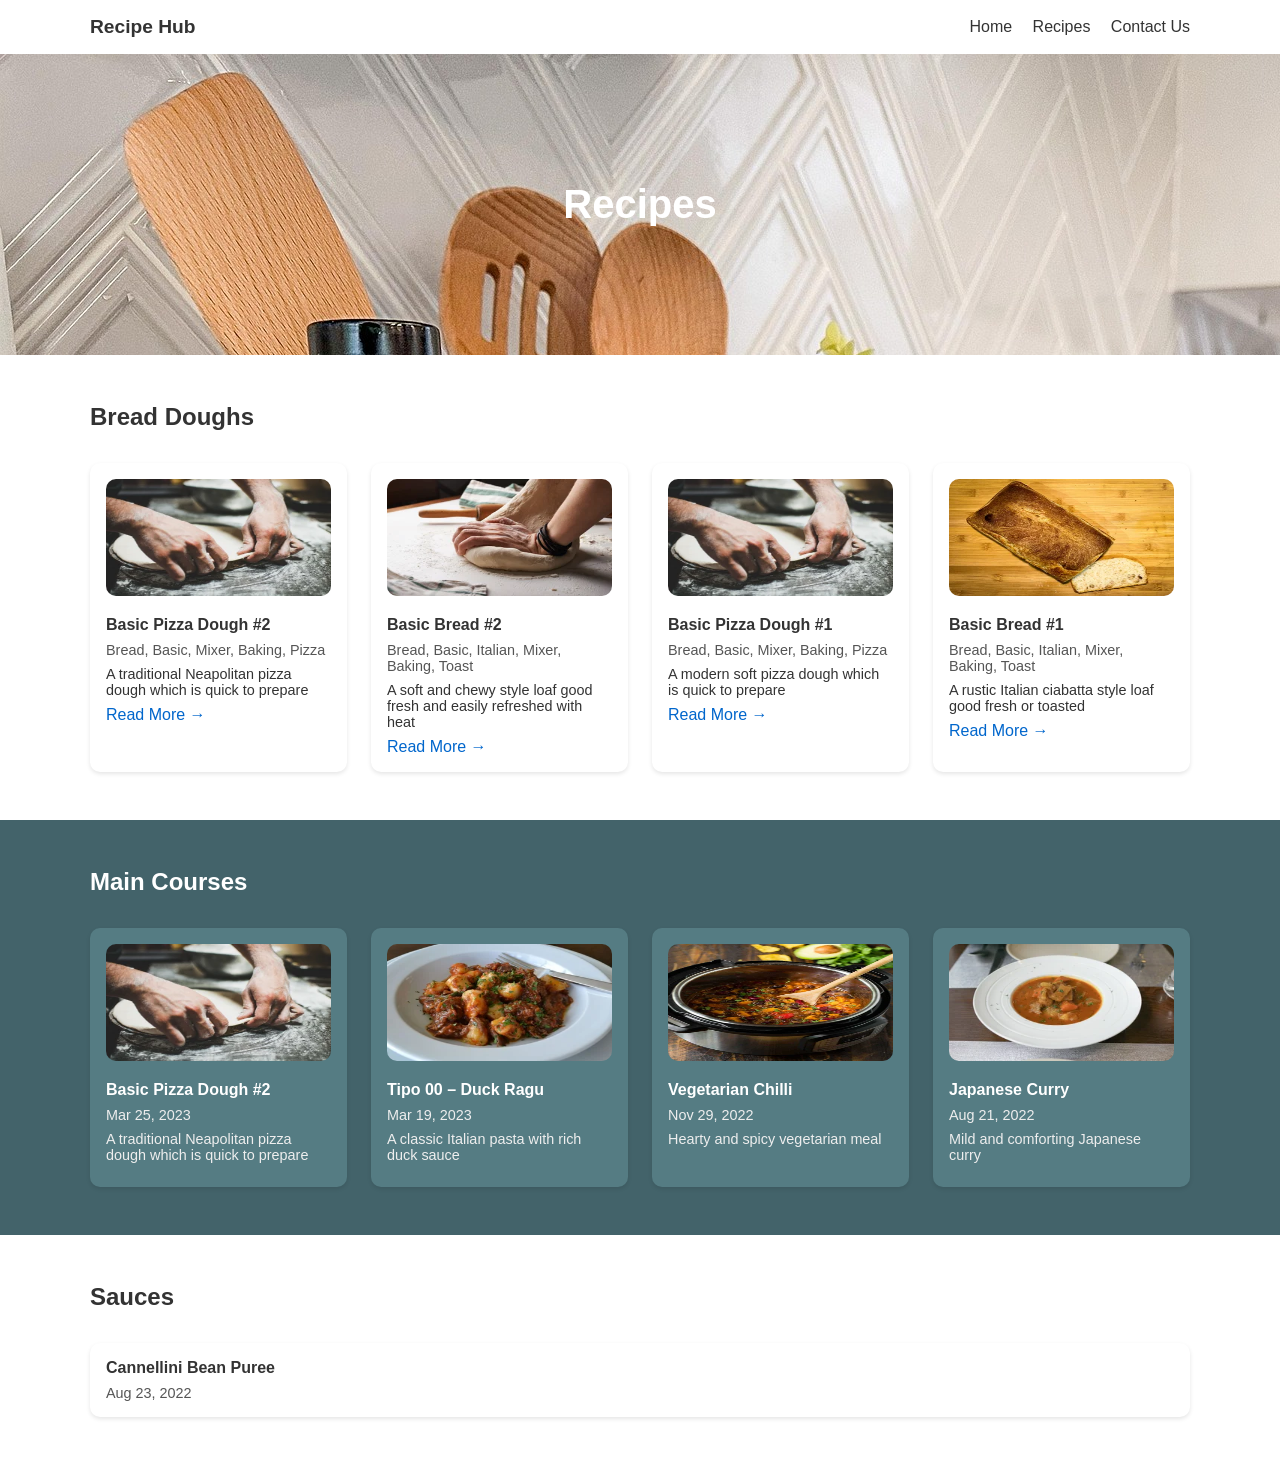
==== index.html @ 79c4c167 "additional changes" ====
<!DOCTYPE html>
<html lang="en">
<head>
  <meta charset="UTF-8" />
  <meta name="viewport" content="width=device-width, initial-scale=1.0" />
  <title>Recipe Hub</title>
  <link rel="stylesheet" href="./css file/home.css" />
</head>
<body>
  <header>
    <div class="container nav">
      <h1 class="logo">Recipe Hub</h1>
      <nav>
        <a href="index.html">Home</a>
        <a href="./html files/recipe.html">Recipes</a>
        <a href="./html files/contact us.html">Contact Us</a>
      </nav>
    </div>
  </header>

  <section class="hero">
    <h2>Recipes</h2>
  </section>

  <section class="section">
    <div class="container">
      <h3>Bread Doughs</h3>
      <div class="cards">
        <div class="card">
          <img src="./Home Images/home-image-2.jpg" alt="Recipe" />
          <h4>Basic Pizza Dough #2</h4>
          <p>Bread, Basic, Mixer, Baking, Pizza</p>
          <p class="desc">A traditional Neapolitan pizza dough which is quick to prepare</p>
          <a href="#">Read More →</a>
        </div>
        <div class="card">
          <img src="./Home Images/home-image-3.jpg" alt="Recipe" />
          <h4>Basic Bread #2</h4>
          <p>Bread, Basic, Italian, Mixer, Baking, Toast</p>
          <p class="desc">A soft and chewy style loaf good fresh and easily refreshed with heat</p>
          <a href="#">Read More →</a>
        </div>
        <div class="card">
          <img src="./Home Images/home-image-4.jpg" alt="Recipe" />
          <h4>Basic Pizza Dough #1</h4>
          <p>Bread, Basic, Mixer, Baking, Pizza</p>
          <p class="desc">A modern soft pizza dough which is quick to prepare</p>
          <a href="#">Read More →</a>
        </div>
        <div class="card">
          <img src="./Home Images/home-image-5.jpg" alt="Recipe" />
          <h4>Basic Bread #1</h4>
          <p>Bread, Basic, Italian, Mixer, Baking, Toast</p>
          <p class="desc">A rustic Italian ciabatta style loaf good fresh or toasted</p>
          <a href="#">Read More →</a>
        </div>
      </div>
    </div>
  </section>

  <section class="section dark">
    <div class="container">
      <h3>Main Courses</h3>
      <div class="cards">
        <div class="card">
          <img src="./Home Images/home-image-6.jpg" alt="Recipe" />
          <h4>Basic Pizza Dough #2</h4>
          <p>Mar 25, 2023</p>
          <p class="desc">A traditional Neapolitan pizza dough which is quick to prepare</p>
        </div>
        <div class="card">
          <img src="./Home Images/home-image-7.jpg" alt="Recipe" />
          <h4>Tipo 00 – Duck Ragu</h4>
          <p>Mar 19, 2023</p>
          <p class="desc">A classic Italian pasta with rich duck sauce</p>
        </div>
        <div class="card">
          <img src="./Home Images/home-image-8.jpg" alt="Recipe" />
          <h4>Vegetarian Chilli</h4>
          <p>Nov 29, 2022</p>
          <p class="desc">Hearty and spicy vegetarian meal</p>
        </div>
        <div class="card">
          <img src="./Home Images/home-image-9.jpg" alt="Recipe" />
          <h4>Japanese Curry</h4>
          <p>Aug 21, 2022</p>
          <p class="desc">Mild and comforting Japanese curry</p>
        </div>
      </div>
    </div>
  </section>

  <section class="section">
    <div class="container">
      <h3>Sauces</h3>
      <div class="cards">
        <div class="card">
          <h4>Cannellini Bean Puree</h4>
          <p>Aug 23, 2022</p>
        </div>
      </div>
    </div>
  </section>
</body>
</html>
---- css file/home.css ----
* {
  margin: 0;
  padding: 0;
  box-sizing: border-box;
}

body {
  font-family: Arial, Helvetica, sans-serif;
  color: #333;
  background-color: #fff;
  animation: fadeIn 1s ease-in;
}

header {
  background: #ffffff;
  box-shadow: 0 2px 4px rgba(0,0,0,0.1);
}

.container {
  width: 90%;
  max-width: 1100px;
  margin: auto;
}

.nav {
  display: flex;
  justify-content: space-between;
  align-items: center;
  padding: 1rem 0;
}

.logo {
  font-size: 1.2rem;
  font-weight: bold;
}

nav a {
  margin-left: 1rem;
  text-decoration: none;
  color: #333;
  font-weight: 500;
}

.hero {
  background-image: url('../Home Images/home-image-1.jpg');
  color: rgb(255, 255, 255);
  text-align: center;
  padding: 8rem 1rem;
}

.hero h2 {
  font-size: 2.5rem;
  font-weight: bold;
}

.section {
  padding: 3rem 0;
}

.section h3 {
  margin-bottom: 2rem;
  font-size: 1.5rem;
}

.cards {
  display: flex;
  flex-wrap: wrap;
  gap: 1.5rem;
}

.card {
  flex: 1 1 calc(25% - 1.5rem);
  background: #fff;
  border-radius: 10px;
  padding: 1rem;
  box-shadow: 0 2px 4px rgba(0,0,0,0.1);
}

.card img {
  width: 100%;
  border-radius: 10px;
  margin-bottom: 1rem;
  height: 117px;
}

.card h4 {
  margin-bottom: 0.5rem;
}

.card p {
  font-size: 0.9rem;
  color: #555;
}

.card .desc {
  margin: 0.5rem 0;
  color: #333;
}

.card a {
  text-decoration: none;
  color: #0066cc;
  font-weight: 500;
}


.dark {
  background-color: #43636a;
  color: #fff;
}

.dark .card {
  background-color: #557c83;
  color: white;
}

.dark .card p {
  color: #eee;
}

@media (max-width: 768px) {
  .cards {
    flex-direction: column;
  }

  .card {
    flex: 1 1 100%;
  }

  .hero {
    padding: 3rem 1rem;
  }

  .hero h2 {
    font-size: 2rem;
  }

  .nav {
    flex-direction: column;
    gap: 0.5rem;
  }
}
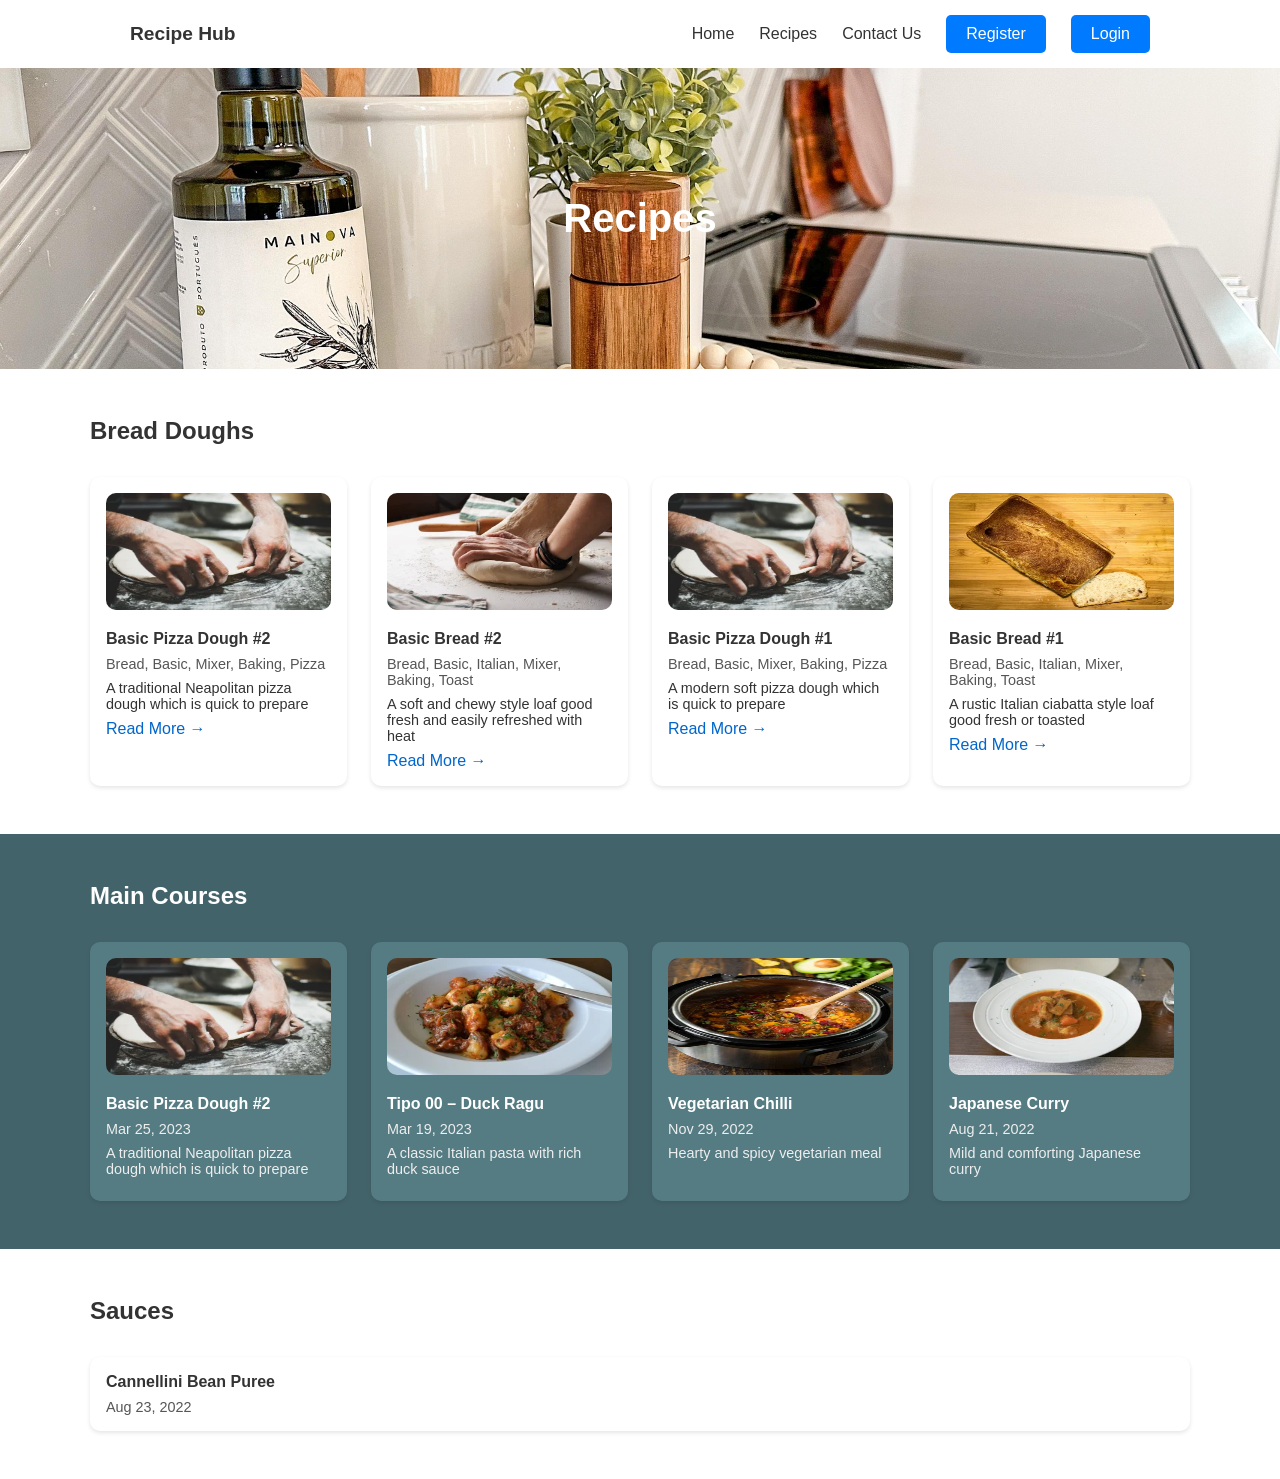
==== commit 464358b9: "improved UI" ====
--- a/index.html
+++ b/index.html
@@ -7,13 +7,15 @@
   <link rel="stylesheet" href="./css file/home.css" />
 </head>
 <body>
-  <header>
+  <header class="navbar">
     <div class="container nav">
       <h1 class="logo">Recipe Hub</h1>
       <nav>
         <a href="index.html">Home</a>
         <a href="./html files/recipe.html">Recipes</a>
         <a href="./html files/contact us.html">Contact Us</a>
+        <a href="./Authentiction for BQ final project/sign up.html"><button>Register</button></a>
+        <a href="./Authentiction for BQ final project/login.html"><button>Login</button></a>
       </nav>
     </div>
   </header>
--- a/css file/home.css
+++ b/css file/home.css
@@ -16,33 +16,69 @@
   box-shadow: 0 2px 4px rgba(0,0,0,0.1);
 }
 
-.container {
-  width: 90%;
-  max-width: 1100px;
-  margin: auto;
+/* --- FIXED NAVBAR ALIGNMENT --- */
+.navbar {
+  background-color: white;
+  box-shadow: 0 2px 4px rgba(0,0,0,0.1);
 }
 
-.nav {
+.container.nav {
   display: flex;
-  justify-content: space-between;
-  align-items: center;
-  padding: 1rem 0;
+  justify-content: space-between; /* logo left, nav right */
+  align-items: center;            /* vertically centered */
+  padding: 15px 40px;
 }
 
-.logo {
-  font-size: 1.2rem;
-  font-weight: bold;
+/* The nav section (links + buttons) */
+.navbar nav {
+  display: flex;
+  align-items: center;
+  justify-content: flex-end; /* keep all nav items to the right */
+  gap: 25px; /* space between links and buttons */
 }
 
-nav a {
-  margin-left: 1rem;
+/* Links styling */
+.navbar nav a {
   text-decoration: none;
   color: #333;
   font-weight: 500;
+  display: inline-flex;
+  align-items: center;
 }
+
+/* Navbar buttons ONLY */
+.navbar button {
+  width: auto !important; /* override the form's 100% width */
+  display: inline-block;
+  padding: 10px 20px;
+  font-size: 16px;
+  background-color: #007bff;
+  color: white;
+  border: none;
+  border-radius: 5px;
+  cursor: pointer;
+}
+
+.navbar button:hover {
+  background-color: #0056b3;
+}
+
+    .container {
+      width: 90%;
+      max-width: 1100px;
+     margin: auto;
+    }
+    
+    .logo {
+      font-size: 1.2rem;
+      font-weight: bold;
+    }
 
 .hero {
   background-image: url('../Home Images/home-image-1.jpg');
+  background-repeat: no-repeat;
+  background-size: cover; /* or contain, or specific size */
+  background-position: center center; /* change this line to position it */
   color: rgb(255, 255, 255);
   text-align: center;
   padding: 8rem 1rem;
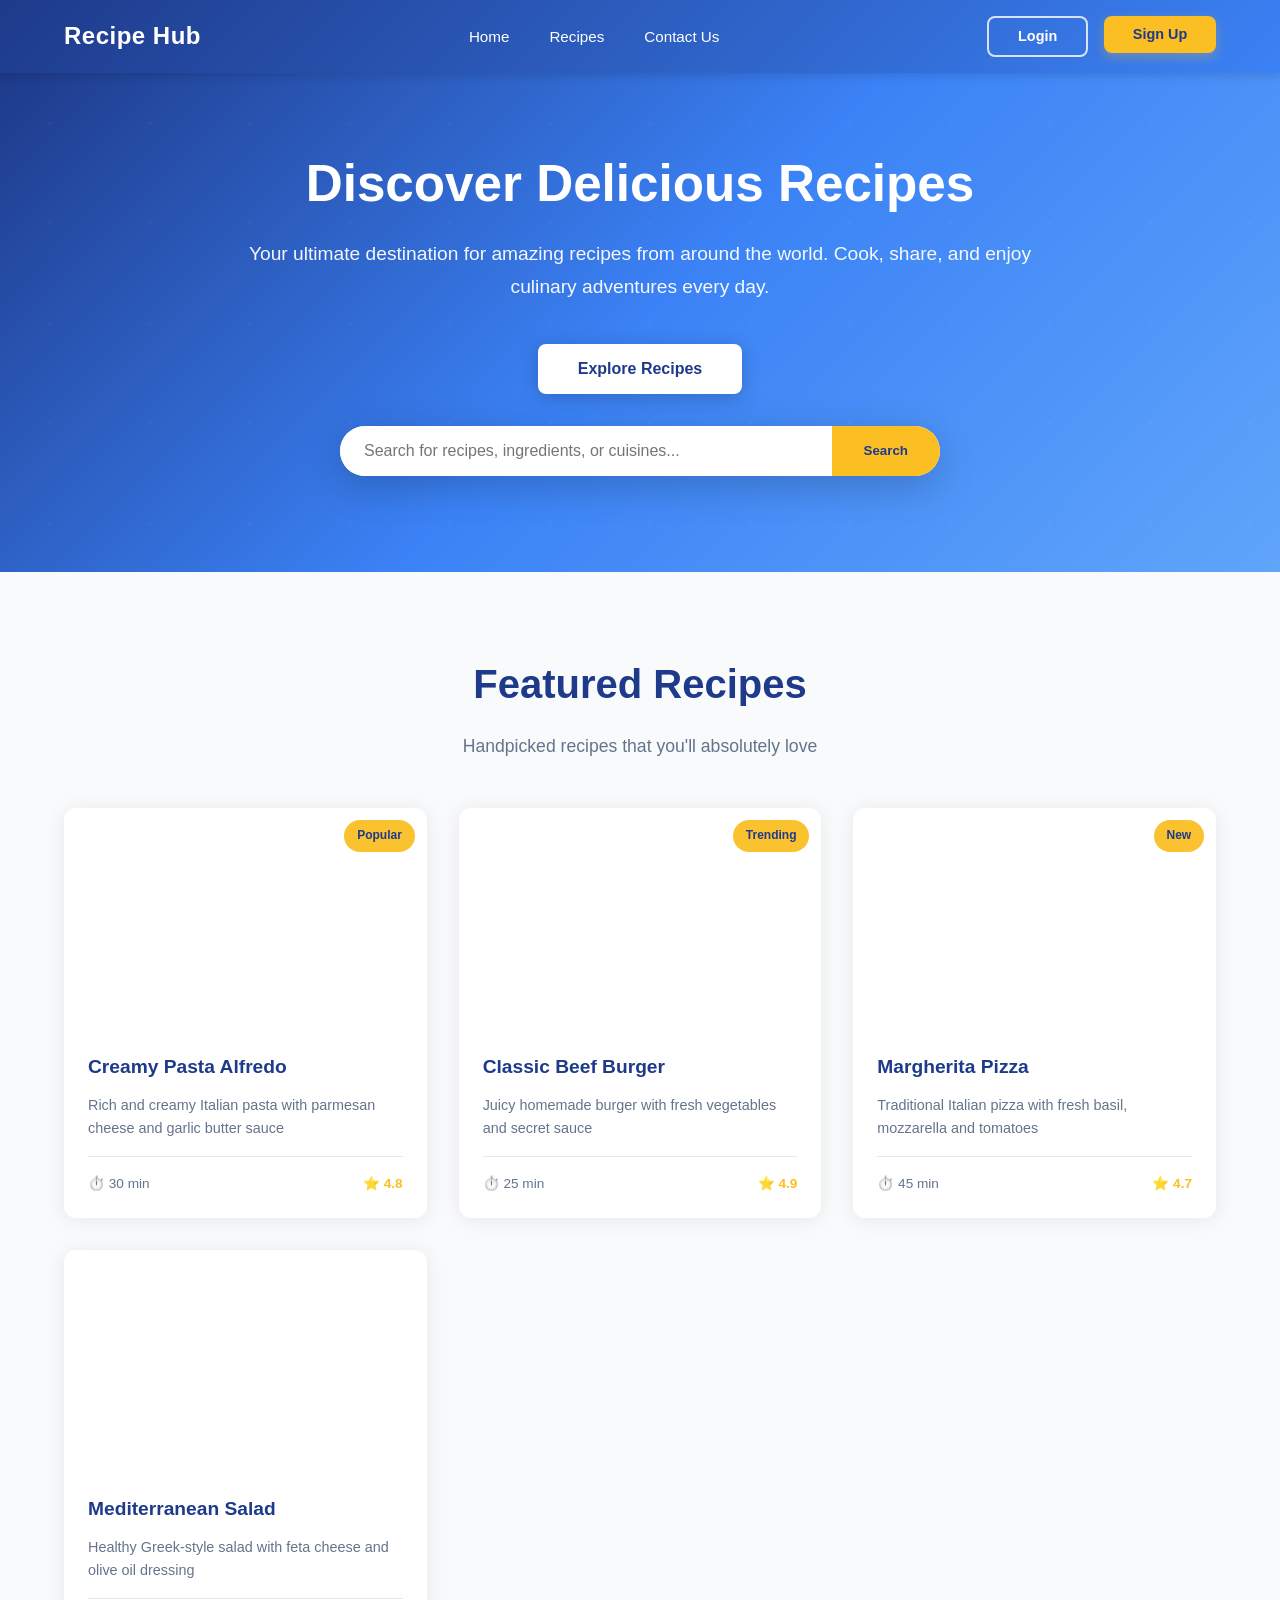
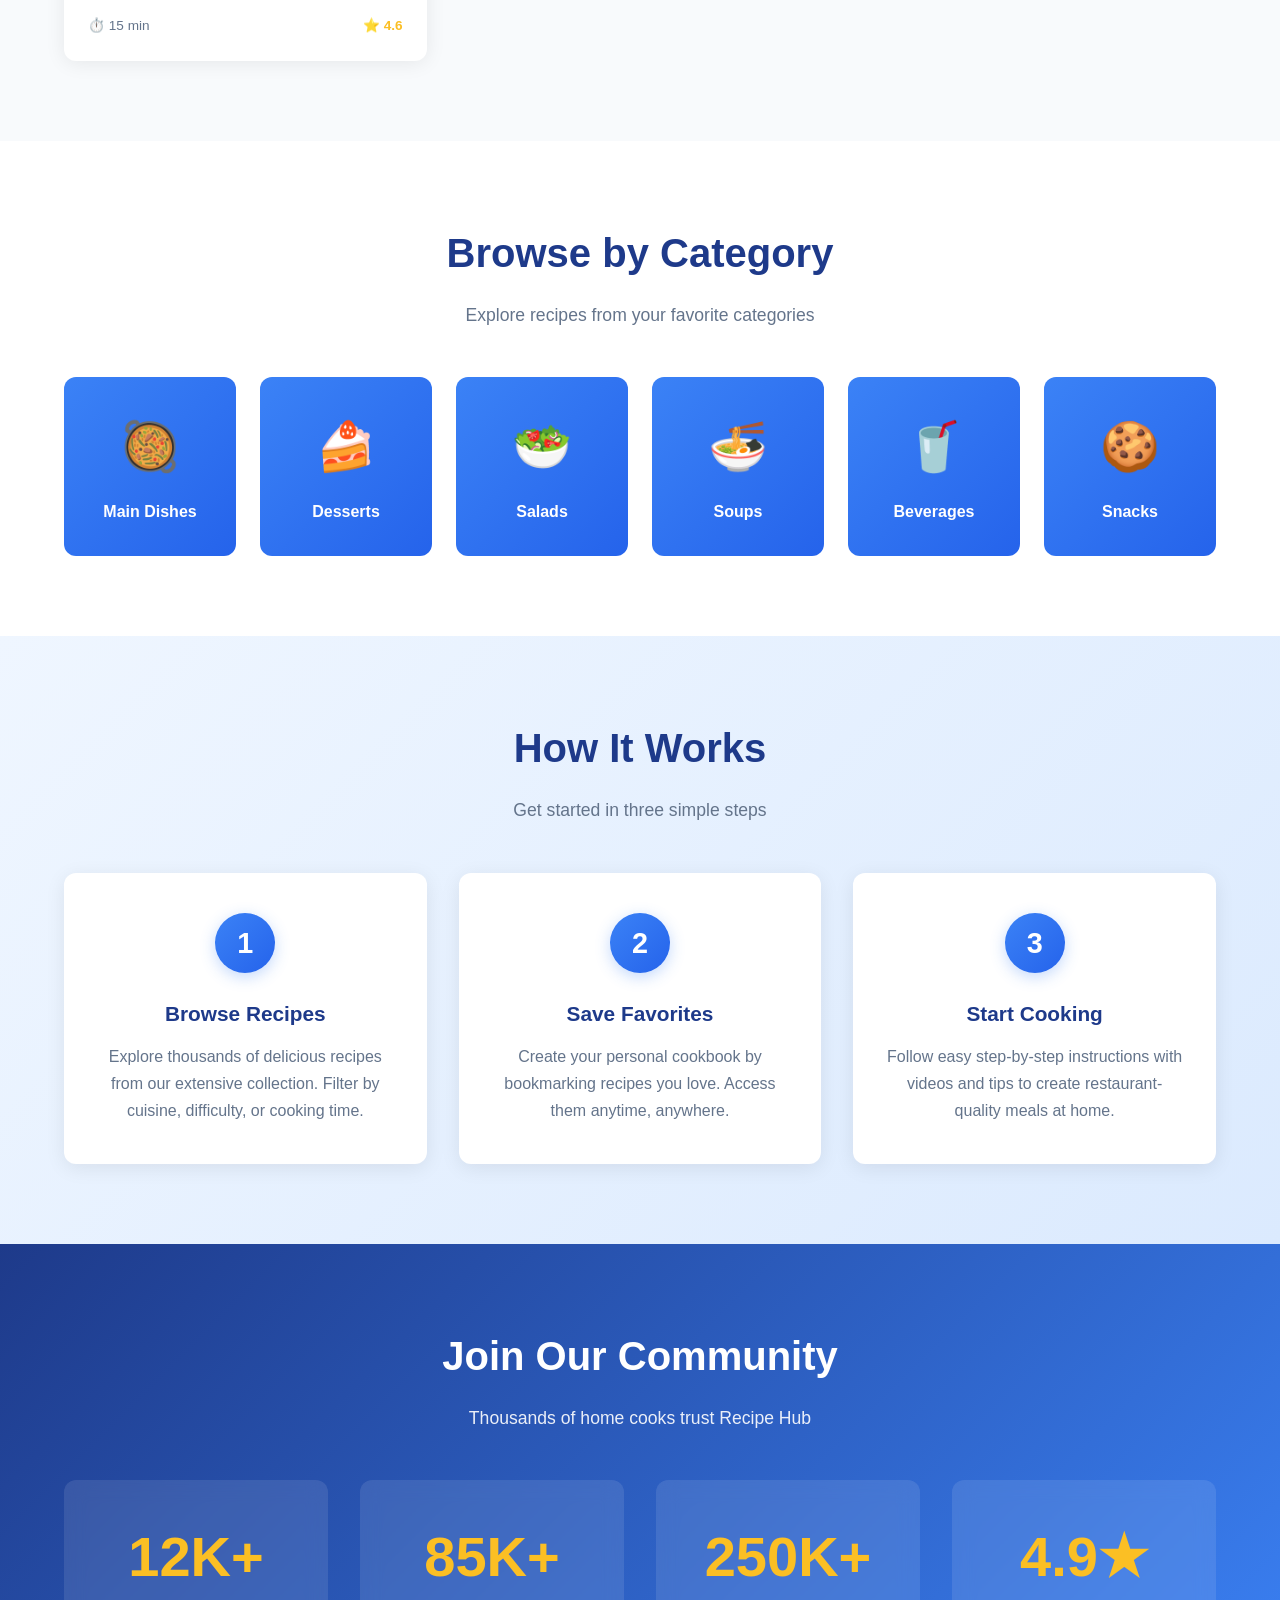
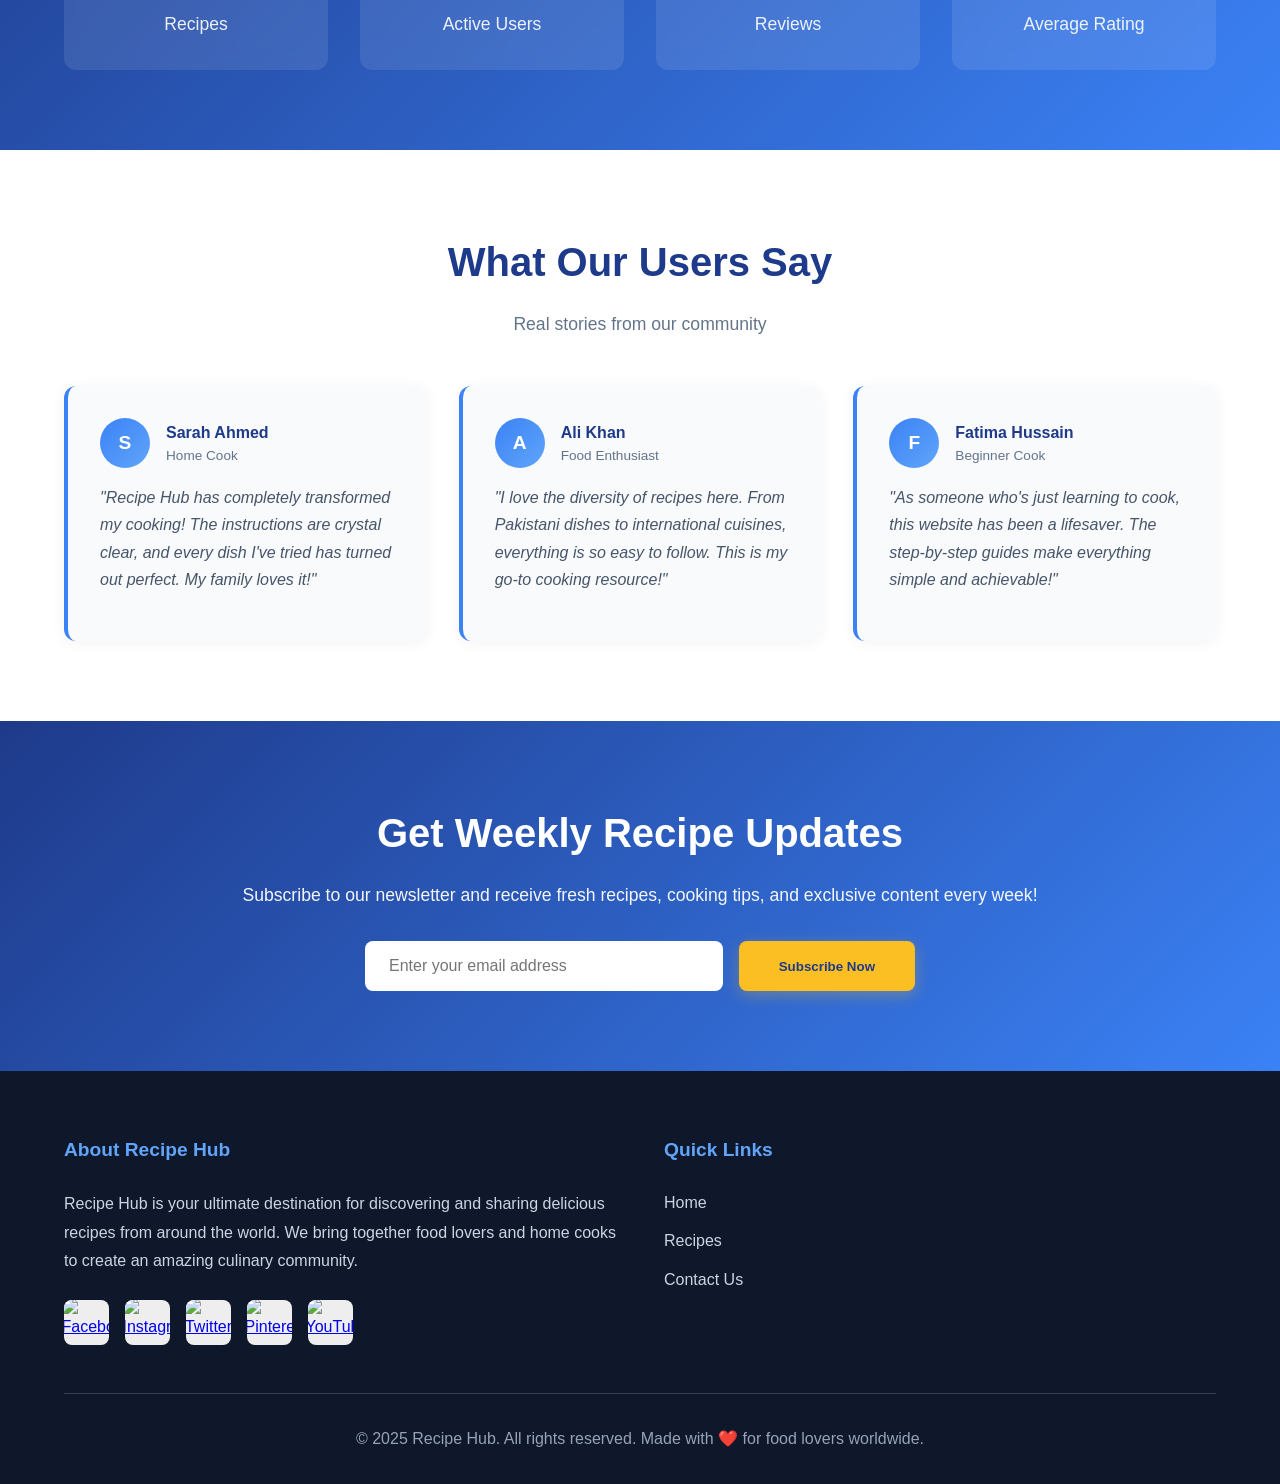
==== commit 7003ed4c: "UI improvement" ====
--- a/index.html
+++ b/index.html
@@ -1,107 +1,348 @@
+
 <!DOCTYPE html>
 <html lang="en">
-<head>
-  <meta charset="UTF-8" />
-  <meta name="viewport" content="width=device-width, initial-scale=1.0" />
-  <title>Recipe Hub</title>
-  <link rel="stylesheet" href="./css file/home.css" />
-</head>
-<body>
-  <header class="navbar">
-    <div class="container nav">
-      <h1 class="logo">Recipe Hub</h1>
-      <nav>
-        <a href="index.html">Home</a>
-        <a href="./html files/recipe.html">Recipes</a>
-        <a href="./html files/contact us.html">Contact Us</a>
-        <a href="./Authentiction for BQ final project/sign up.html"><button>Register</button></a>
-        <a href="./Authentiction for BQ final project/login.html"><button>Login</button></a>
-      </nav>
-    </div>
-  </header>
-
-  <section class="hero">
-    <h2>Recipes</h2>
-  </section>
-
-  <section class="section">
-    <div class="container">
-      <h3>Bread Doughs</h3>
-      <div class="cards">
-        <div class="card">
-          <img src="./Home Images/home-image-2.jpg" alt="Recipe" />
-          <h4>Basic Pizza Dough #2</h4>
-          <p>Bread, Basic, Mixer, Baking, Pizza</p>
-          <p class="desc">A traditional Neapolitan pizza dough which is quick to prepare</p>
-          <a href="#">Read More →</a>
-        </div>
-        <div class="card">
-          <img src="./Home Images/home-image-3.jpg" alt="Recipe" />
-          <h4>Basic Bread #2</h4>
-          <p>Bread, Basic, Italian, Mixer, Baking, Toast</p>
-          <p class="desc">A soft and chewy style loaf good fresh and easily refreshed with heat</p>
-          <a href="#">Read More →</a>
-        </div>
-        <div class="card">
-          <img src="./Home Images/home-image-4.jpg" alt="Recipe" />
-          <h4>Basic Pizza Dough #1</h4>
-          <p>Bread, Basic, Mixer, Baking, Pizza</p>
-          <p class="desc">A modern soft pizza dough which is quick to prepare</p>
-          <a href="#">Read More →</a>
-        </div>
-        <div class="card">
-          <img src="./Home Images/home-image-5.jpg" alt="Recipe" />
-          <h4>Basic Bread #1</h4>
-          <p>Bread, Basic, Italian, Mixer, Baking, Toast</p>
-          <p class="desc">A rustic Italian ciabatta style loaf good fresh or toasted</p>
-          <a href="#">Read More →</a>
-        </div>
-      </div>
-    </div>
-  </section>
-
-  <section class="section dark">
-    <div class="container">
-      <h3>Main Courses</h3>
-      <div class="cards">
-        <div class="card">
-          <img src="./Home Images/home-image-6.jpg" alt="Recipe" />
-          <h4>Basic Pizza Dough #2</h4>
-          <p>Mar 25, 2023</p>
-          <p class="desc">A traditional Neapolitan pizza dough which is quick to prepare</p>
-        </div>
-        <div class="card">
-          <img src="./Home Images/home-image-7.jpg" alt="Recipe" />
-          <h4>Tipo 00 – Duck Ragu</h4>
-          <p>Mar 19, 2023</p>
-          <p class="desc">A classic Italian pasta with rich duck sauce</p>
-        </div>
-        <div class="card">
-          <img src="./Home Images/home-image-8.jpg" alt="Recipe" />
-          <h4>Vegetarian Chilli</h4>
-          <p>Nov 29, 2022</p>
-          <p class="desc">Hearty and spicy vegetarian meal</p>
-        </div>
-        <div class="card">
-          <img src="./Home Images/home-image-9.jpg" alt="Recipe" />
-          <h4>Japanese Curry</h4>
-          <p>Aug 21, 2022</p>
-          <p class="desc">Mild and comforting Japanese curry</p>
-        </div>
-      </div>
-    </div>
-  </section>
-
-  <section class="section">
-    <div class="container">
-      <h3>Sauces</h3>
-      <div class="cards">
-        <div class="card">
-          <h4>Cannellini Bean Puree</h4>
-          <p>Aug 23, 2022</p>
-        </div>
-      </div>
-    </div>
-  </section>
-</body>
-</html>+  <head>
+    <meta charset="UTF-8" />
+    <meta name="viewport" content="width=device-width, initial-scale=1.0" />
+    <title>Recipe Hub - Delicious Recipes at Your Fingertips</title>
+    <link rel="stylesheet" href="./css file/home.css" />
+  </head>
+  <body>
+    <nav>
+      <div class="logo">Recipe Hub</div>
+      <ul class="nav-links" id="navLinks">
+        <li><a href="index.html">Home</a></li>
+        <li><a href="./html files/recipe.html">Recipes</a></li>
+        <li><a href="./html files/contact us.html">Contact Us</a></li>
+      </ul>
+      <div class="nav-buttons">
+        <a href="./Authentiction for BQ final project/login.html"><button class="btn btn-login">Login</button></a>
+        <a href="./Authentiction for BQ final project/sign up.html"><button class="btn btn-signup">Sign Up</button></a>
+      </div>
+      <div class="menu-toggle" onclick="toggleMenu()">
+        <span></span>
+        <span></span>
+        <span></span>
+      </div>
+    </nav>
+
+    <section class="hero">
+      <div class="hero-content">
+        <h1>Discover Delicious Recipes</h1>
+        <p>
+          Your ultimate destination for amazing recipes from around the world.
+          Cook, share, and enjoy culinary adventures every day.
+        </p>
+        <button class="hero-btn">Explore Recipes</button>
+        <div class="hero-search">
+          <input
+            type="text"
+            placeholder="Search for recipes, ingredients, or cuisines..."
+          />
+          <button>Search</button>
+        </div>
+      </div>
+    </section>
+
+    <section class="featured" id="recipes">
+      <h2 class="section-title">Featured Recipes</h2>
+      <p class="section-subtitle">
+        Handpicked recipes that you'll absolutely love
+      </p>
+      <div class="recipe-grid">
+        <div class="recipe-card">
+          <div
+            class="recipe-img"
+            style="background-image: url('https://images.unsplash.com/photo-1621996346565-e3dbc646d9a9?w=500&h=400&fit=crop');"
+          >
+            <span class="recipe-badge">Popular</span>
+          </div>
+          <div class="recipe-info">
+            <h3>Creamy Pasta Alfredo</h3>
+            <p>
+              Rich and creamy Italian pasta with parmesan cheese and garlic
+              butter sauce
+            </p>
+            <div class="recipe-meta">
+              <span class="recipe-time">⏱️ 30 min</span>
+              <span class="recipe-rating">⭐ 4.8</span>
+            </div>
+          </div>
+        </div>
+        <div class="recipe-card">
+          <div
+            class="recipe-img"
+            style="background-image: url('https://images.unsplash.com/photo-1568901346375-23c9450c58cd?w=500&h=400&fit=crop');"
+          >
+            <span class="recipe-badge">Trending</span>
+          </div>
+          <div class="recipe-info">
+            <h3>Classic Beef Burger</h3>
+            <p>Juicy homemade burger with fresh vegetables and secret sauce</p>
+            <div class="recipe-meta">
+              <span class="recipe-time">⏱️ 25 min</span>
+              <span class="recipe-rating">⭐ 4.9</span>
+            </div>
+          </div>
+        </div>
+        <div class="recipe-card">
+          <div
+            class="recipe-img"
+            style="background-image: url('https://images.unsplash.com/photo-1513104890138-7c749659a591?w=500&h=400&fit=crop');"
+          >
+            <span class="recipe-badge">New</span>
+          </div>
+          <div class="recipe-info">
+            <h3>Margherita Pizza</h3>
+            <p>
+              Traditional Italian pizza with fresh basil, mozzarella and
+              tomatoes
+            </p>
+            <div class="recipe-meta">
+              <span class="recipe-time">⏱️ 45 min</span>
+              <span class="recipe-rating">⭐ 4.7</span>
+            </div>
+          </div>
+        </div>
+        <div class="recipe-card">
+          <div
+            class="recipe-img"
+            style="background-image: url('https://images.unsplash.com/photo-1540189549336-e6e99c3679fe?w=500&h=400&fit=crop');"
+          ></div>
+          <div class="recipe-info">
+            <h3>Mediterranean Salad</h3>
+            <p>
+              Healthy Greek-style salad with feta cheese and olive oil dressing
+            </p>
+            <div class="recipe-meta">
+              <span class="recipe-time">⏱️ 15 min</span>
+              <span class="recipe-rating">⭐ 4.6</span>
+            </div>
+          </div>
+        </div>
+      </div>
+    </section>
+
+    <section class="categories">
+      <h2 class="section-title">Browse by Category</h2>
+      <p class="section-subtitle">
+        Explore recipes from your favorite categories
+      </p>
+      <div class="category-grid">
+        <div class="category-card">
+          <div class="category-icon">🥘</div>
+          <h3>Main Dishes</h3>
+        </div>
+        <div class="category-card">
+          <div class="category-icon">🍰</div>
+          <h3>Desserts</h3>
+        </div>
+        <div class="category-card">
+          <div class="category-icon">🥗</div>
+          <h3>Salads</h3>
+        </div>
+        <div class="category-card">
+          <div class="category-icon">🍜</div>
+          <h3>Soups</h3>
+        </div>
+        <div class="category-card">
+          <div class="category-icon">🥤</div>
+          <h3>Beverages</h3>
+        </div>
+        <div class="category-card">
+          <div class="category-icon">🍪</div>
+          <h3>Snacks</h3>
+        </div>
+      </div>
+    </section>
+
+    <section class="how-it-works">
+      <h2 class="section-title">How It Works</h2>
+      <p class="section-subtitle">Get started in three simple steps</p>
+      <div class="steps">
+        <div class="step">
+          <div class="step-number">1</div>
+          <h3>Browse Recipes</h3>
+          <p>
+            Explore thousands of delicious recipes from our extensive
+            collection. Filter by cuisine, difficulty, or cooking time.
+          </p>
+        </div>
+        <div class="step">
+          <div class="step-number">2</div>
+          <h3>Save Favorites</h3>
+          <p>
+            Create your personal cookbook by bookmarking recipes you love.
+            Access them anytime, anywhere.
+          </p>
+        </div>
+        <div class="step">
+          <div class="step-number">3</div>
+          <h3>Start Cooking</h3>
+          <p>
+            Follow easy step-by-step instructions with videos and tips to create
+            restaurant-quality meals at home.
+          </p>
+        </div>
+      </div>
+    </section>
+
+    <section class="stats">
+      <h2 class="section-title">Join Our Community</h2>
+      <p class="section-subtitle">Thousands of home cooks trust Recipe Hub</p>
+      <div class="stats-grid">
+        <div class="stat-item">
+          <div class="stat-number">12K+</div>
+          <div class="stat-label">Recipes</div>
+        </div>
+        <div class="stat-item">
+          <div class="stat-number">85K+</div>
+          <div class="stat-label">Active Users</div>
+        </div>
+        <div class="stat-item">
+          <div class="stat-number">250K+</div>
+          <div class="stat-label">Reviews</div>
+        </div>
+        <div class="stat-item">
+          <div class="stat-number">4.9★</div>
+          <div class="stat-label">Average Rating</div>
+        </div>
+      </div>
+    </section>
+
+    <section class="testimonials">
+      <h2 class="section-title">What Our Users Say</h2>
+      <p class="section-subtitle">Real stories from our community</p>
+      <div class="testimonial-grid">
+        <div class="testimonial">
+          <div class="testimonial-header">
+            <div class="testimonial-avatar">S</div>
+            <div>
+              <div class="testimonial-author">Sarah Ahmed</div>
+              <div class="testimonial-role">Home Cook</div>
+            </div>
+          </div>
+          <p class="testimonial-text">
+            "Recipe Hub has completely transformed my cooking! The instructions
+            are crystal clear, and every dish I've tried has turned out perfect.
+            My family loves it!"
+          </p>
+        </div>
+        <div class="testimonial">
+          <div class="testimonial-header">
+            <div class="testimonial-avatar">A</div>
+            <div>
+              <div class="testimonial-author">Ali Khan</div>
+              <div class="testimonial-role">Food Enthusiast</div>
+            </div>
+          </div>
+          <p class="testimonial-text">
+            "I love the diversity of recipes here. From Pakistani dishes to
+            international cuisines, everything is so easy to follow. This is my
+            go-to cooking resource!"
+          </p>
+        </div>
+        <div class="testimonial">
+          <div class="testimonial-header">
+            <div class="testimonial-avatar">F</div>
+            <div>
+              <div class="testimonial-author">Fatima Hussain</div>
+              <div class="testimonial-role">Beginner Cook</div>
+            </div>
+          </div>
+          <p class="testimonial-text">
+            "As someone who's just learning to cook, this website has been a
+            lifesaver. The step-by-step guides make everything simple and
+            achievable!"
+          </p>
+        </div>
+      </div>
+    </section>
+
+    <section class="newsletter">
+      <h2>Get Weekly Recipe Updates</h2>
+      <p>
+        Subscribe to our newsletter and receive fresh recipes, cooking tips, and
+        exclusive content every week!
+      </p>
+      <form class="newsletter-form">
+        <input
+          type="email"
+          class="newsletter-input"
+          placeholder="Enter your email address"
+          required
+        />
+        <button type="submit" class="newsletter-btn">Subscribe Now</button>
+      </form>
+    </section>
+
+    <footer id="contact">
+      <div class="footer-content">
+        <div class="footer-section">
+          <h3>About Recipe Hub</h3>
+          <p>
+            Recipe Hub is your ultimate destination for discovering and sharing
+            delicious recipes from around the world. We bring together food
+            lovers and home cooks to create an amazing culinary community.
+          </p>
+          <div class="social-links">
+            <a href="https://www.facebook.com/groups/313139035502837" target="_blank" class="social-icon" title="Facebook">
+              <img src="./Images/home-image-1.jpg" alt="Facebook" />
+            </a>
+            <a href="https://www.instagram.com/recipe_hub_/" target="_blank" class="social-icon" title="Instagram">
+              <img src="./Images/home-image-2.jpg" alt="Instagram" />
+            </a>
+            <a href="https://x.com/recipehub7800" target="_blank" class="social-icon" title="Twitter">
+              <img src="./Images/home-image-3.jpg" alt="Twitter" />
+            </a>
+            <a href="https://www.pinterest.com/recipehubs/" target="_blank" class="social-icon" title="Pinterest">
+              <img src="./Images/home-image-4.jpg" alt="Pinterest" />
+            </a>
+            <a href="https://www.youtube.com/@TheRecipeHub292" target="_blank" class="social-icon" title="YouTube">
+              <img src="./Images/home-image-5.jpg" alt="YouTube" />
+            </a>
+          </div>
+        </div>
+        <div class="footer-section">
+          <h3>Quick Links</h3>
+          <ul class="footer-links">
+            <li><a href="#home">Home</a></li>
+            <li><a href="#recipes">Recipes</a></li>
+            <li><a href="#contact">Contact Us</a></li>
+          </ul>
+        </div>
+      </div>
+      <div class="footer-bottom">
+        <p>&copy; 2025 Recipe Hub. All rights reserved. Made with ❤️ for food lovers worldwide.</p>
+      </div>
+    </footer>
+
+    <script>
+      function toggleMenu() {
+        document.getElementById("navLinks").classList.toggle("active");
+      }
+
+      document.querySelectorAll(".nav-links a").forEach((link) => {
+        link.addEventListener("click", () => {
+          document.getElementById("navLinks").classList.remove("active");
+        });
+      });
+
+      document.querySelectorAll('a[href^="#"]').forEach((anchor) => {
+        anchor.addEventListener("click", function (e) {
+          e.preventDefault();
+          const target = document.querySelector(this.getAttribute("href"));
+          if (target) {
+            target.scrollIntoView({ behavior: "smooth", block: "start" });
+          }
+        });
+      });
+
+      document.querySelector(".newsletter-form").addEventListener("submit", function (e) {
+        e.preventDefault();
+        alert("Thank you for subscribing! Welcome to Recipe Hub community 🎉");
+        this.reset();
+      });
+    </script>
+  </body>
+</html>
--- a/css file/home.css
+++ b/css file/home.css
@@ -1,3 +1,4 @@
+
 * {
   margin: 0;
   padding: 0;
@@ -5,174 +6,752 @@
 }
 
 body {
-  font-family: Arial, Helvetica, sans-serif;
+  font-family: -apple-system, BlinkMacSystemFont, "Segoe UI", Roboto, "Helvetica Neue", Arial, sans-serif;
+  line-height: 1.6;
   color: #333;
-  background-color: #fff;
-  animation: fadeIn 1s ease-in;
-}
-
-header {
-  background: #ffffff;
-  box-shadow: 0 2px 4px rgba(0,0,0,0.1);
-}
-
-/* --- FIXED NAVBAR ALIGNMENT --- */
-.navbar {
-  background-color: white;
-  box-shadow: 0 2px 4px rgba(0,0,0,0.1);
-}
-
-.container.nav {
-  display: flex;
-  justify-content: space-between; /* logo left, nav right */
-  align-items: center;            /* vertically centered */
-  padding: 15px 40px;
-}
-
-/* The nav section (links + buttons) */
-.navbar nav {
-  display: flex;
+  overflow-x: hidden;
+}
+
+/* Navbar */
+nav {
+  background: linear-gradient(135deg, #1e3a8a, #3b82f6);
+  padding: 1rem 5%;
+  display: flex;
+  justify-content: space-between;
   align-items: center;
-  justify-content: flex-end; /* keep all nav items to the right */
-  gap: 25px; /* space between links and buttons */
-}
-
-/* Links styling */
-.navbar nav a {
+  box-shadow: 0 2px 10px rgba(0, 0, 0, 0.15);
+  position: sticky;
+  top: 0;
+  z-index: 1000;
+}
+
+.logo {
+  font-size: 1.5rem;
+  font-weight: 700;
+  color: white;
+  display: flex;
+  align-items: center;
+  gap: 0.5rem;
+  letter-spacing: 0.5px;
+}
+
+.nav-links {
+  display: flex;
+  gap: 2.5rem;
+  list-style: none;
+}
+
+.nav-links a {
+  color: white;
   text-decoration: none;
-  color: #333;
   font-weight: 500;
-  display: inline-flex;
+  font-size: 0.95rem;
+  transition: all 0.3s;
+  position: relative;
+}
+
+.nav-links a::after {
+  content: "";
+  position: absolute;
+  bottom: -5px;
+  left: 0;
+  width: 0;
+  height: 2px;
+  background: #fbbf24;
+  transition: width 0.3s;
+}
+
+.nav-links a:hover::after {
+  width: 100%;
+}
+
+.nav-buttons {
+  display: flex;
+  gap: 1rem;
+}
+
+.btn {
+  padding: 0.65rem 1.8rem;
+  border: none;
+  border-radius: 8px;
+  cursor: pointer;
+  font-weight: 600;
+  font-size: 0.9rem;
+  transition: all 0.3s;
+}
+
+.btn-login {
+  background: transparent;
+  color: white;
+  border: 2px solid rgba(255, 255, 255, 0.8);
+}
+
+.btn-login:hover {
+  background: white;
+  color: #1e3a8a;
+}
+
+.btn-signup {
+  background: #fbbf24;
+  color: #1e3a8a;
+  box-shadow: 0 4px 12px rgba(251, 191, 36, 0.3);
+}
+
+.btn-signup:hover {
+  background: #f59e0b;
+  transform: translateY(-2px);
+  box-shadow: 0 6px 16px rgba(251, 191, 36, 0.4);
+}
+
+.menu-toggle {
+  display: none;
+  flex-direction: column;
+  gap: 5px;
+  cursor: pointer;
+  padding: 5px;
+}
+
+.menu-toggle span {
+  width: 25px;
+  height: 3px;
+  background: white;
+  border-radius: 3px;
+  transition: all 0.3s;
+}
+
+/* Hero Section */
+.hero {
+  background: linear-gradient(135deg, #1e3a8a 0%, #3b82f6 50%, #60a5fa 100%);
+  color: white;
+  padding: 5rem 5% 6rem;
+  position: relative;
+  overflow: hidden;
+}
+
+.hero::before {
+  content: "";
+  position: absolute;
+  top: 0;
+  left: 0;
+  right: 0;
+  bottom: 0;
+  background: url('data:image/svg+xml,<svg width="100" height="100" xmlns="http://www.w3.org/2000/svg"><circle cx="50" cy="50" r="2" fill="white" opacity="0.1"/></svg>');
+  opacity: 0.3;
+}
+
+.hero-content {
+  max-width: 800px;
+  margin: 0 auto;
+  text-align: center;
+  position: relative;
+  z-index: 1;
+}
+
+.hero h1 {
+  font-size: 3.2rem;
+  margin-bottom: 1.5rem;
+  font-weight: 800;
+  line-height: 1.2;
+}
+
+.hero p {
+  font-size: 1.2rem;
+  margin-bottom: 2.5rem;
+  opacity: 0.95;
+  line-height: 1.7;
+}
+
+.hero-btn {
+  background: white;
+  color: #1e3a8a;
+  padding: 1rem 2.5rem;
+  font-size: 1rem;
+  border: none;
+  border-radius: 8px;
+  cursor: pointer;
+  font-weight: 700;
+  transition: all 0.3s;
+  box-shadow: 0 4px 20px rgba(0, 0, 0, 0.2);
+  margin-bottom: 2rem;
+}
+
+.hero-btn:hover {
+  transform: translateY(-3px);
+  box-shadow: 0 6px 30px rgba(0, 0, 0, 0.3);
+}
+
+.hero-search {
+  max-width: 600px;
+  margin: 0 auto;
+  display: flex;
+  background: white;
+  border-radius: 50px;
+  overflow: hidden;
+  box-shadow: 0 10px 40px rgba(0, 0, 0, 0.2);
+}
+
+.hero-search input {
+  flex: 1;
+  padding: 1rem 1.5rem;
+  border: none;
+  font-size: 1rem;
+  outline: none;
+}
+
+.hero-search button {
+  background: #fbbf24;
+  color: #1e3a8a;
+  padding: 1rem 2rem;
+  border: none;
+  font-weight: 700;
+  cursor: pointer;
+  transition: all 0.3s;
+}
+
+.hero-search button:hover {
+  background: #f59e0b;
+}
+
+/* Featured Recipes */
+.featured {
+  padding: 5rem 5%;
+  background: #f8fafc;
+}
+
+.section-title {
+  text-align: center;
+  font-size: 2.5rem;
+  color: #1e3a8a;
+  margin-bottom: 1rem;
+  font-weight: 800;
+}
+
+.section-subtitle {
+  text-align: center;
+  color: #64748b;
+  margin-bottom: 3rem;
+  font-size: 1.1rem;
+}
+
+.recipe-grid {
+  display: grid;
+  grid-template-columns: repeat(auto-fill, minmax(280px, 1fr));
+  gap: 2rem;
+  max-width: 1200px;
+  margin: 0 auto;
+}
+
+.recipe-card {
+  background: white;
+  border-radius: 12px;
+  overflow: hidden;
+  box-shadow: 0 2px 20px rgba(0, 0, 0, 0.08);
+  transition: all 0.3s;
+  cursor: pointer;
+}
+
+.recipe-card:hover {
+  transform: translateY(-8px);
+  box-shadow: 0 12px 35px rgba(59, 130, 246, 0.2);
+}
+
+.recipe-img {
+  width: 100%;
+  height: 220px;
+  background-size: cover;
+  background-position: center;
+  position: relative;
+}
+
+.recipe-badge {
+  position: absolute;
+  top: 12px;
+  right: 12px;
+  background: rgba(251, 191, 36, 0.95);
+  color: #1e3a8a;
+  padding: 0.4rem 0.8rem;
+  border-radius: 20px;
+  font-size: 0.75rem;
+  font-weight: 700;
+}
+
+.recipe-info {
+  padding: 1.5rem;
+}
+
+.recipe-info h3 {
+  color: #1e3a8a;
+  margin-bottom: 0.7rem;
+  font-size: 1.2rem;
+  font-weight: 700;
+}
+
+.recipe-info p {
+  color: #64748b;
+  font-size: 0.9rem;
+  margin-bottom: 1rem;
+  line-height: 1.6;
+}
+
+.recipe-meta {
+  display: flex;
+  justify-content: space-between;
   align-items: center;
-}
-
-/* Navbar buttons ONLY */
-.navbar button {
-  width: auto !important; /* override the form's 100% width */
-  display: inline-block;
-  padding: 10px 20px;
-  font-size: 16px;
-  background-color: #007bff;
-  color: white;
+  padding-top: 1rem;
+  border-top: 1px solid #e2e8f0;
+}
+
+.recipe-time,
+.recipe-rating {
+  font-size: 0.85rem;
+  color: #64748b;
+}
+
+.recipe-rating {
+  color: #fbbf24;
+  font-weight: 600;
+}
+
+/* Categories */
+.categories {
+  padding: 5rem 5%;
+  background: white;
+}
+
+.category-grid {
+  display: grid;
+  grid-template-columns: repeat(auto-fill, minmax(160px, 1fr));
+  gap: 1.5rem;
+  max-width: 1200px;
+  margin: 0 auto;
+}
+
+.category-card {
+  background: linear-gradient(135deg, #3b82f6, #2563eb);
+  padding: 2rem 1rem;
+  border-radius: 12px;
+  text-align: center;
+  transition: all 0.3s;
+  cursor: pointer;
+  color: white;
+}
+
+.category-card:hover {
+  transform: translateY(-5px);
+  box-shadow: 0 8px 25px rgba(59, 130, 246, 0.3);
+}
+
+.category-icon {
+  font-size: 3rem;
+  margin-bottom: 0.8rem;
+}
+
+.category-card h3 {
+  font-size: 1rem;
+  font-weight: 600;
+}
+
+/* How It Works */
+.how-it-works {
+  padding: 5rem 5%;
+  background: linear-gradient(135deg, #eff6ff, #dbeafe);
+}
+
+.steps {
+  display: grid;
+  grid-template-columns: repeat(auto-fit, minmax(280px, 1fr));
+  gap: 2rem;
+  max-width: 1200px;
+  margin: 0 auto;
+}
+
+.step {
+  background: white;
+  padding: 2.5rem 2rem;
+  border-radius: 12px;
+  text-align: center;
+  box-shadow: 0 4px 20px rgba(0, 0, 0, 0.08);
+}
+
+.step-number {
+  background: linear-gradient(135deg, #3b82f6, #2563eb);
+  color: white;
+  width: 60px;
+  height: 60px;
+  border-radius: 50%;
+  display: flex;
+  align-items: center;
+  justify-content: center;
+  font-size: 1.8rem;
+  font-weight: 800;
+  margin: 0 auto 1.5rem;
+  box-shadow: 0 4px 15px rgba(59, 130, 246, 0.3);
+}
+
+.step h3 {
+  color: #1e3a8a;
+  margin-bottom: 0.8rem;
+  font-size: 1.3rem;
+}
+
+.step p {
+  color: #64748b;
+  line-height: 1.7;
+}
+
+/* Stats */
+.stats {
+  padding: 5rem 5%;
+  background: linear-gradient(135deg, #1e3a8a, #3b82f6);
+  color: white;
+}
+
+.stats .section-title,
+.stats .section-subtitle {
+  color: white;
+}
+
+.stats .section-subtitle {
+  opacity: 0.9;
+}
+
+.stats-grid {
+  display: grid;
+  grid-template-columns: repeat(auto-fit, minmax(200px, 1fr));
+  gap: 2rem;
+  max-width: 1200px;
+  margin: 0 auto;
+}
+
+.stat-item {
+  text-align: center;
+  padding: 2rem;
+  background: rgba(255, 255, 255, 0.1);
+  border-radius: 12px;
+  backdrop-filter: blur(10px);
+}
+
+.stat-number {
+  font-size: 3.5rem;
+  font-weight: 800;
+  color: #fbbf24;
+  margin-bottom: 0.5rem;
+}
+
+.stat-label {
+  font-size: 1.1rem;
+  opacity: 0.9;
+}
+
+/* Testimonials */
+.testimonials {
+  padding: 5rem 5%;
+  background: white;
+}
+
+.testimonial-grid {
+  display: grid;
+  grid-template-columns: repeat(auto-fit, minmax(320px, 1fr));
+  gap: 2rem;
+  max-width: 1200px;
+  margin: 0 auto;
+}
+
+.testimonial {
+  background: #f8fafc;
+  padding: 2rem;
+  border-radius: 12px;
+  border-left: 4px solid #3b82f6;
+  box-shadow: 0 2px 15px rgba(0, 0, 0, 0.05);
+}
+
+.testimonial-header {
+  display: flex;
+  align-items: center;
+  gap: 1rem;
+  margin-bottom: 1rem;
+}
+
+.testimonial-avatar {
+  width: 50px;
+  height: 50px;
+  border-radius: 50%;
+  background: linear-gradient(135deg, #3b82f6, #60a5fa);
+  display: flex;
+  align-items: center;
+  justify-content: center;
+  color: white;
+  font-weight: 700;
+  font-size: 1.2rem;
+}
+
+.testimonial-text {
+  font-style: italic;
+  color: #475569;
+  line-height: 1.7;
+  margin-bottom: 1rem;
+}
+
+.testimonial-author {
+  font-weight: 700;
+  color: #1e3a8a;
+}
+
+.testimonial-role {
+  font-size: 0.85rem;
+  color: #64748b;
+}
+
+/* Newsletter */
+.newsletter {
+  padding: 5rem 5%;
+  background: linear-gradient(135deg, #1e3a8a, #3b82f6);
+  color: white;
+  text-align: center;
+}
+
+.newsletter h2 {
+  font-size: 2.5rem;
+  margin-bottom: 1rem;
+  font-weight: 800;
+}
+
+.newsletter p {
+  font-size: 1.1rem;
+  margin-bottom: 2rem;
+  opacity: 0.95;
+}
+
+.newsletter-form {
+  display: flex;
+  gap: 1rem;
+  max-width: 550px;
+  margin: 0 auto;
+  flex-wrap: wrap;
+  justify-content: center;
+}
+
+.newsletter-input {
+  flex: 1;
+  min-width: 250px;
+  padding: 1rem 1.5rem;
   border: none;
-  border-radius: 5px;
+  border-radius: 8px;
+  font-size: 1rem;
+  outline: none;
+}
+
+.newsletter-btn {
+  background: #fbbf24;
+  color: #1e3a8a;
+  padding: 1rem 2.5rem;
+  border: none;
+  border-radius: 8px;
+  font-weight: 700;
   cursor: pointer;
-}
-
-.navbar button:hover {
-  background-color: #0056b3;
-}
-
-    .container {
-      width: 90%;
-      max-width: 1100px;
-     margin: auto;
-    }
-    
-    .logo {
-      font-size: 1.2rem;
-      font-weight: bold;
-    }
-
-.hero {
-  background-image: url('../Home Images/home-image-1.jpg');
-  background-repeat: no-repeat;
-  background-size: cover; /* or contain, or specific size */
-  background-position: center center; /* change this line to position it */
-  color: rgb(255, 255, 255);
+  transition: all 0.3s;
+  box-shadow: 0 4px 15px rgba(251, 191, 36, 0.3);
+}
+
+.newsletter-btn:hover {
+  background: #f59e0b;
+  transform: translateY(-2px);
+  box-shadow: 0 6px 20px rgba(251, 191, 36, 0.4);
+}
+
+/* Footer */
+footer {
+  background: #0f172a;
+  color: white;
+  padding: 4rem 5% 2rem;
+}
+
+.footer-content {
+  display: grid;
+  grid-template-columns: repeat(auto-fit, minmax(250px, 1fr));
+  gap: 3rem;
+  max-width: 1200px;
+  margin: 0 auto 3rem;
+}
+
+.footer-section h3 {
+  color: #60a5fa;
+  margin-bottom: 1.5rem;
+  font-size: 1.2rem;
+  font-weight: 700;
+}
+
+.footer-section p {
+  color: #cbd5e1;
+  line-height: 1.8;
+  margin-bottom: 1rem;
+}
+
+.footer-links {
+  list-style: none;
+}
+
+.footer-links li {
+  margin-bottom: 0.8rem;
+}
+
+.footer-links a {
+  color: #cbd5e1;
+  text-decoration: none;
+  transition: color 0.3s;
+}
+
+.footer-links a:hover {
+  color: #60a5fa;
+}
+
+.social-links {
+  display: flex;
+  gap: 1rem;
+  margin-top: 1.5rem;
+}
+
+.social-icon {
+  width: 45px;
+  height: 45px;
+  background: #eee;
+  border-radius: 8px;
+  display: flex;
+  align-items: center;
+  justify-content: center;
+  transition: all 0.3s;
+  overflow: hidden;
+}
+
+.social-icon img {
+  width: 50px;
+  height: 50px;
+  object-fit: contain;
+}
+
+.social-icon:hover {
+  transform: translateY(-3px);
+}
+
+.footer-bottom {
   text-align: center;
-  padding: 8rem 1rem;
-}
-
-.hero h2 {
-  font-size: 2.5rem;
-  font-weight: bold;
-}
-
-.section {
-  padding: 3rem 0;
-}
-
-.section h3 {
-  margin-bottom: 2rem;
-  font-size: 1.5rem;
-}
-
-.cards {
-  display: flex;
-  flex-wrap: wrap;
-  gap: 1.5rem;
-}
-
-.card {
-  flex: 1 1 calc(25% - 1.5rem);
-  background: #fff;
-  border-radius: 10px;
-  padding: 1rem;
-  box-shadow: 0 2px 4px rgba(0,0,0,0.1);
-}
-
-.card img {
-  width: 100%;
-  border-radius: 10px;
-  margin-bottom: 1rem;
-  height: 117px;
-}
-
-.card h4 {
-  margin-bottom: 0.5rem;
-}
-
-.card p {
-  font-size: 0.9rem;
-  color: #555;
-}
-
-.card .desc {
-  margin: 0.5rem 0;
-  color: #333;
-}
-
-.card a {
-  text-decoration: none;
-  color: #0066cc;
-  font-weight: 500;
-}
-
-
-.dark {
-  background-color: #43636a;
-  color: #fff;
-}
-
-.dark .card {
-  background-color: #557c83;
-  color: white;
-}
-
-.dark .card p {
-  color: #eee;
+  padding-top: 2rem;
+  border-top: 1px solid #334155;
+  color: #94a3b8;
+}
+
+/* Responsive */
+@media (max-width: 968px) {
+  nav {
+    padding: 1rem 4%;
+  }
+
+  .nav-links {
+    position: fixed;
+    top: 70px;
+    left: -100%;
+    width: 100%;
+    background: linear-gradient(135deg, #1e3a8a, #3b82f6);
+    flex-direction: column;
+    padding: 2rem;
+    gap: 1.5rem;
+    transition: left 0.3s;
+    box-shadow: 0 10px 30px rgba(0, 0, 0, 0.2);
+  }
+
+  .nav-links.active {
+    left: 0;
+  }
+
+  .menu-toggle {
+    display: flex;
+  }
+
+  .nav-buttons {
+    gap: 0.5rem;
+  }
+
+  .btn {
+    padding: 0.5rem 1rem;
+    font-size: 0.85rem;
+  }
 }
 
 @media (max-width: 768px) {
-  .cards {
+  .hero h1 {
+    font-size: 2.2rem;
+  }
+
+  .hero p {
+    font-size: 1rem;
+  }
+
+  .section-title {
+    font-size: 2rem;
+  }
+
+  .recipe-grid,
+  .category-grid,
+  .steps,
+  .stats-grid,
+  .testimonial-grid {
+    grid-template-columns: 1fr;
+    gap: 1.5rem;
+  }
+
+  .hero-search {
     flex-direction: column;
-  }
-
-  .card {
-    flex: 1 1 100%;
+    border-radius: 12px;
+  }
+
+  .hero-search input {
+    border-bottom: 1px solid #e2e8f0;
+  }
+
+  .hero-search button {
+    border-radius: 0 0 12px 12px;
+  }
+
+  .newsletter-form {
+    flex-direction: column;
+  }
+
+  .newsletter-input {
+    width: 100%;
+  }
+}
+
+@media (max-width: 480px) {
+  nav {
+    padding: 0.8rem 3%;
+  }
+
+  .logo {
+    font-size: 1.2rem;
   }
 
   .hero {
-    padding: 3rem 1rem;
-  }
-
-  .hero h2 {
-    font-size: 2rem;
-  }
-
-  .nav {
-    flex-direction: column;
-    gap: 0.5rem;
-  }
-}+    padding: 3rem 5% 4rem;
+  }
+
+  .hero h1 {
+    font-size: 1.8rem;
+  }
+
+  .featured,
+  .categories,
+  .how-it-works,
+  .stats,
+  .testimonials,
+  .newsletter {
+    padding: 3rem 5%;
+  }
+
+  .stat-number {
+    font-size: 2.5rem;
+  }
+
+  .category-grid {
+    grid-template-columns: repeat(2, 1fr);
+  }
+}
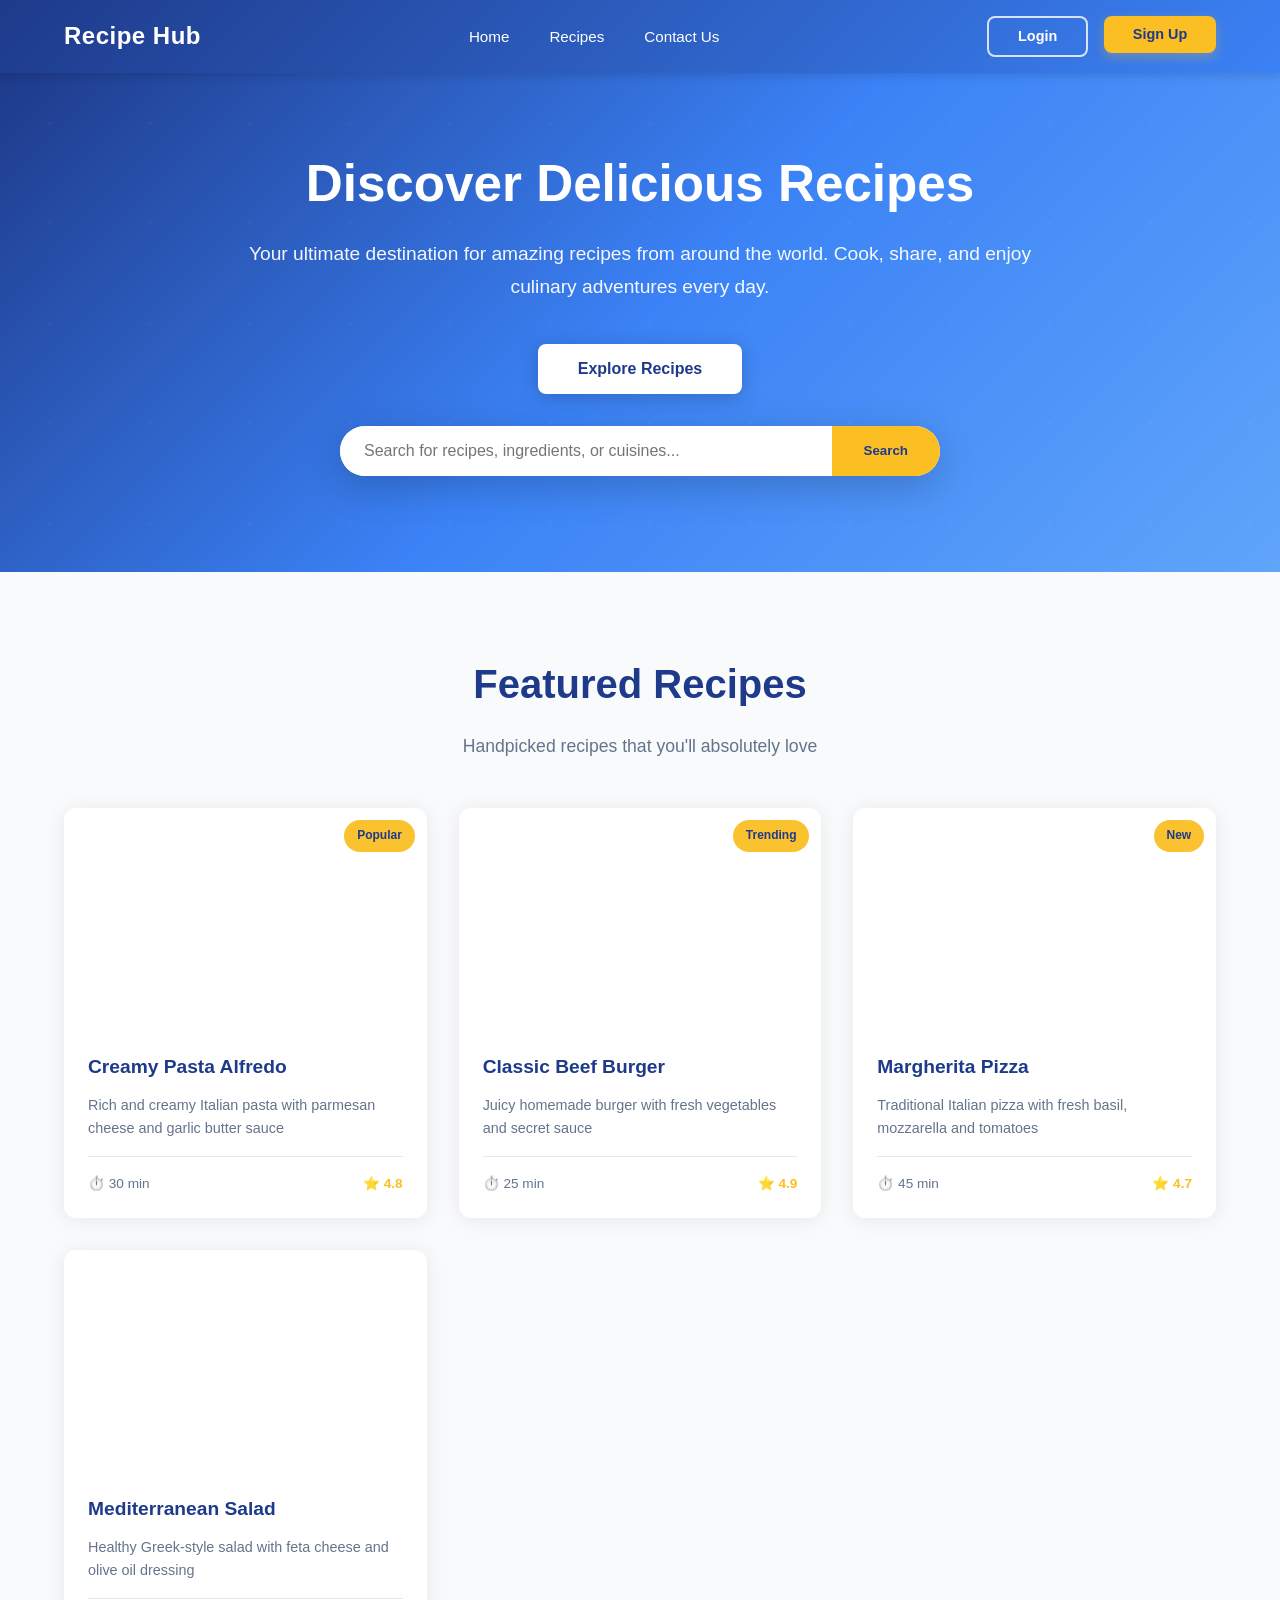
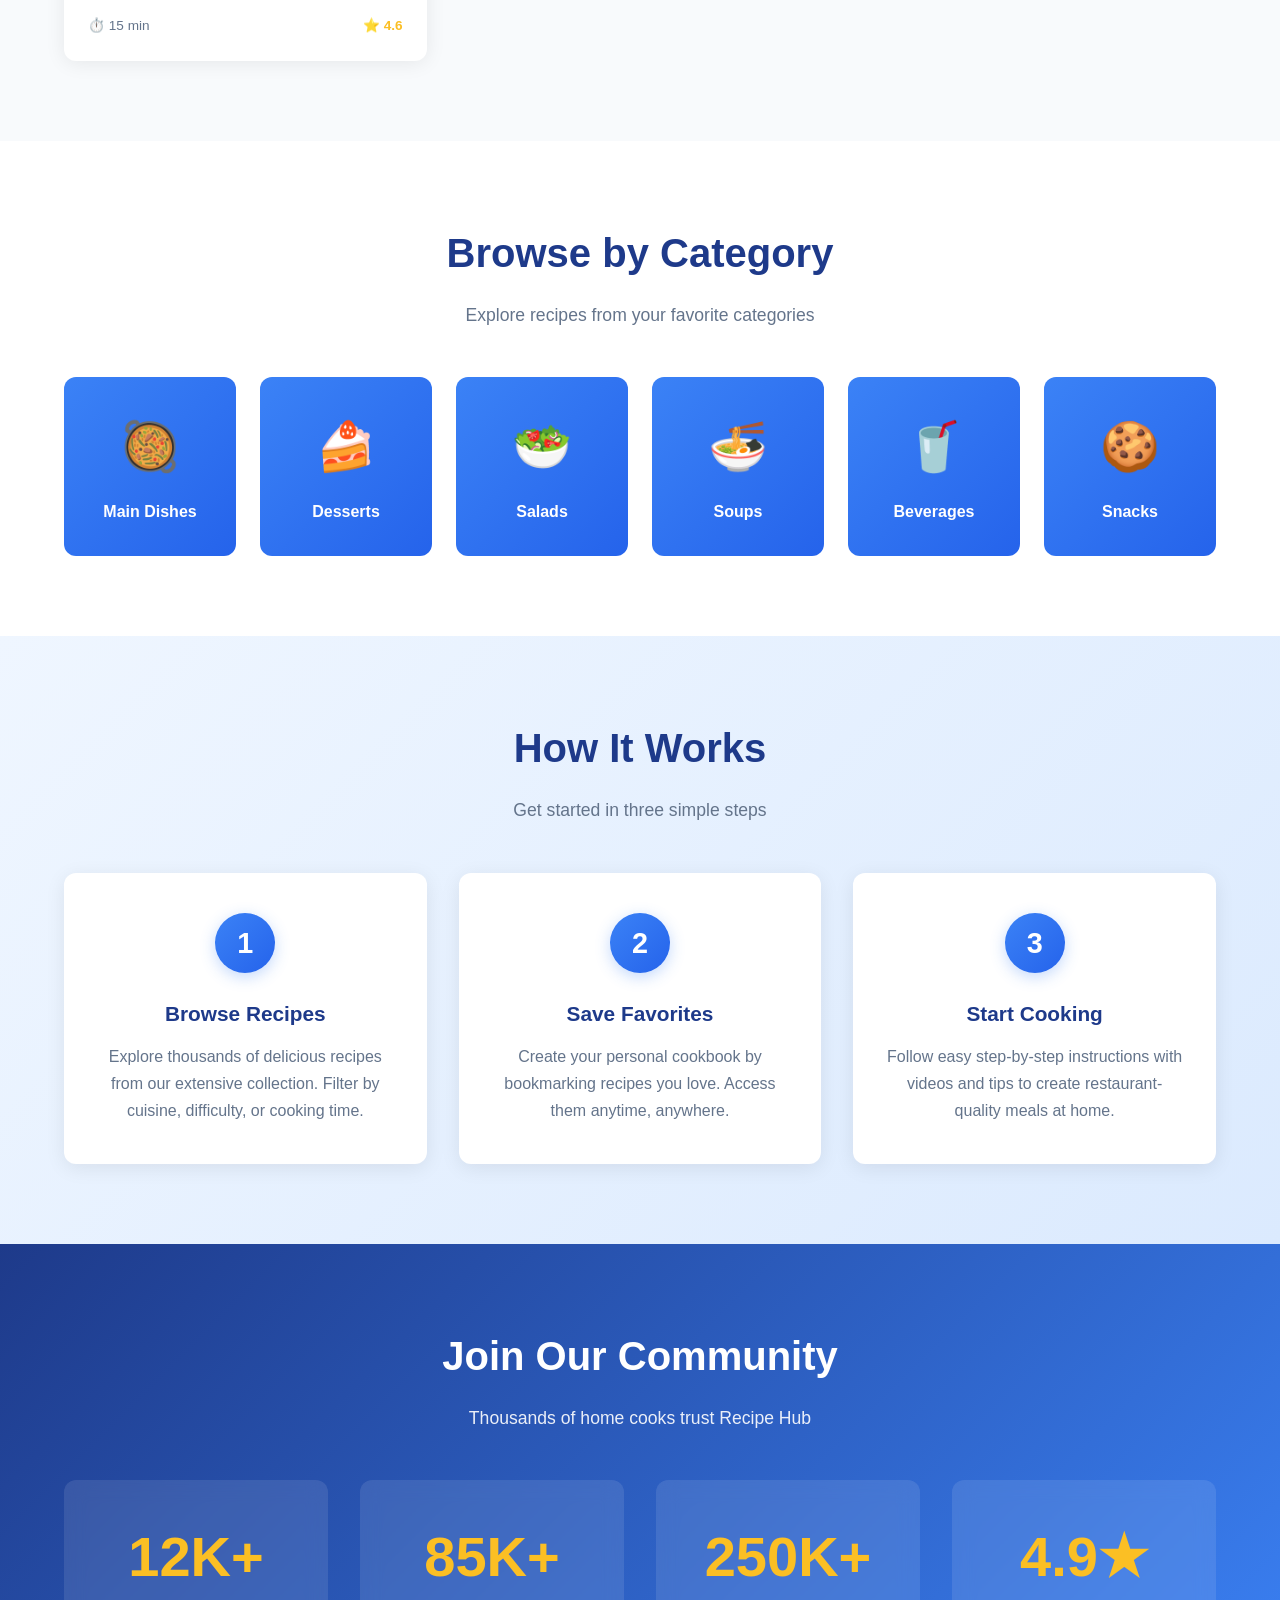
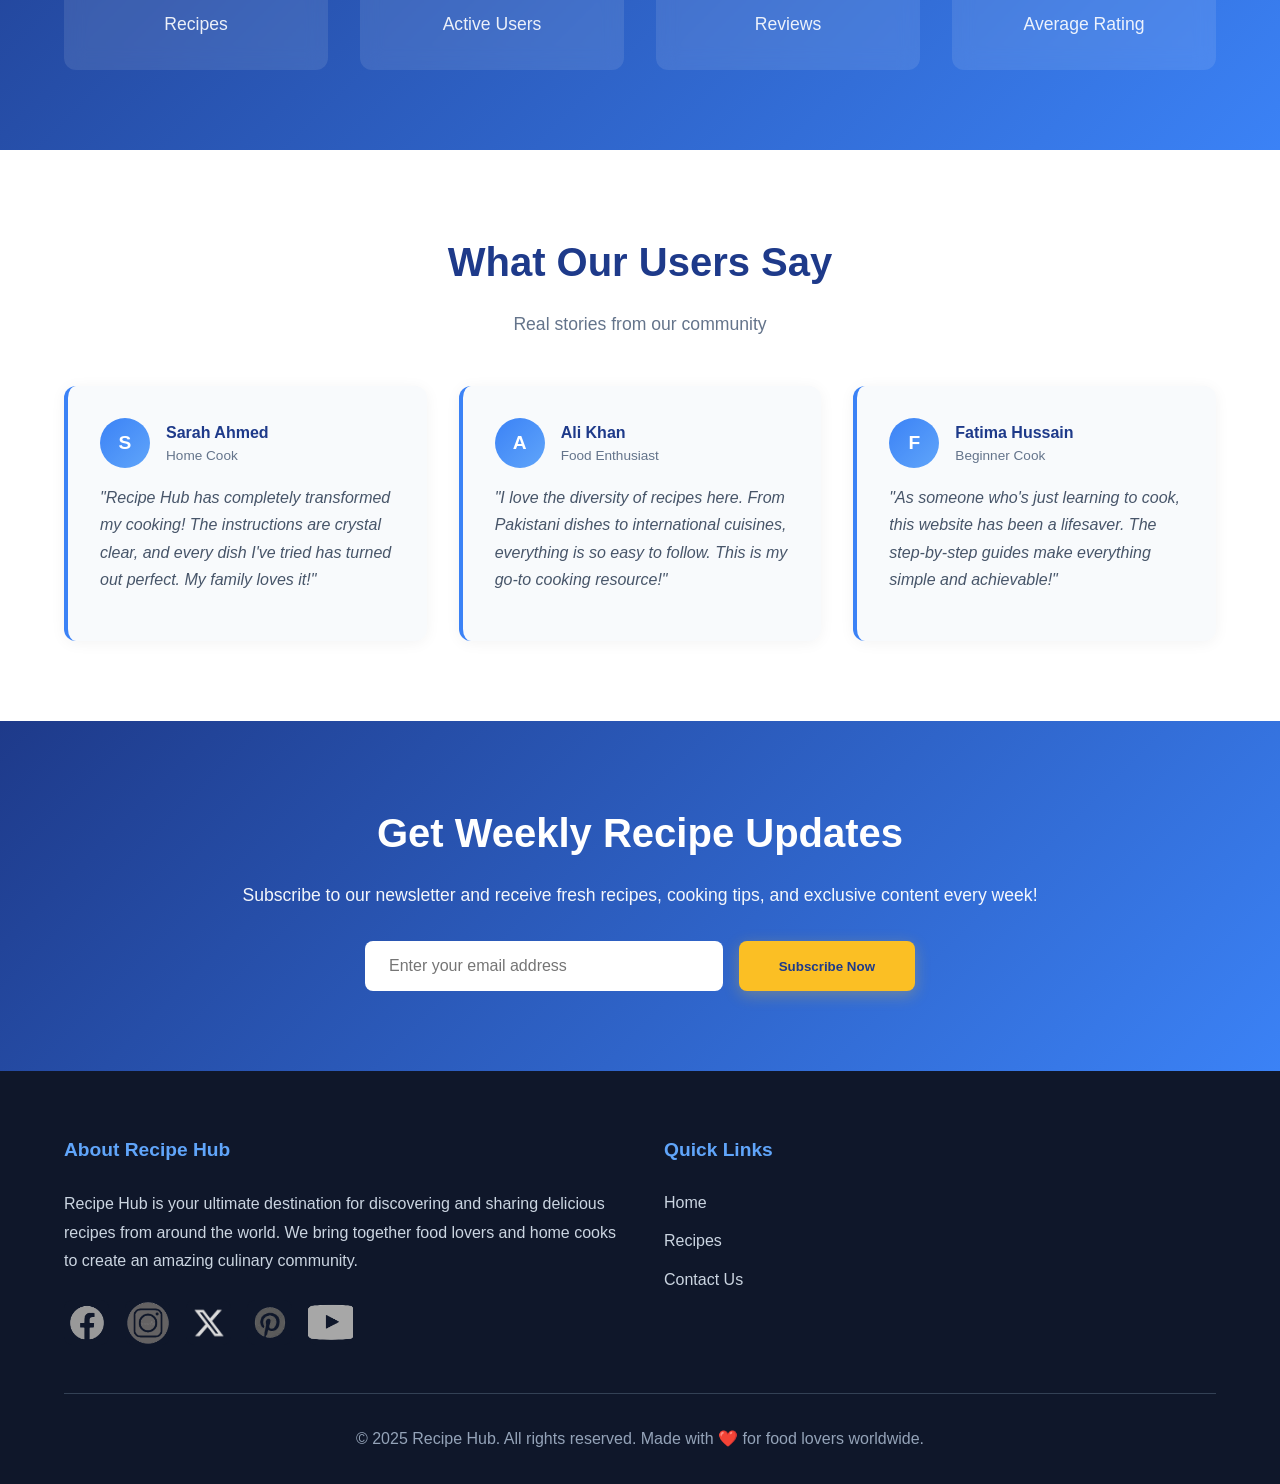
==== commit e7fcb4b2: "UI enhancement" ====
--- a/index.html
+++ b/index.html
@@ -287,19 +287,19 @@
           </p>
           <div class="social-links">
             <a href="https://www.facebook.com/groups/313139035502837" target="_blank" class="social-icon" title="Facebook">
-              <img src="./Images/home-image-1.jpg" alt="Facebook" />
+              <img src="./social logos/download-Photoroom.png" alt="Facebook" style="background-color: rgb(15, 23, 42);" />
             </a>
             <a href="https://www.instagram.com/recipe_hub_/" target="_blank" class="social-icon" title="Instagram">
-              <img src="./Images/home-image-2.jpg" alt="Instagram" />
+              <img src="./social logos/ins-Photoroom.png" alt="Instagram" style="background-color: rgb(15, 23, 42);"/>
             </a>
             <a href="https://x.com/recipehub7800" target="_blank" class="social-icon" title="Twitter">
-              <img src="./Images/home-image-3.jpg" alt="Twitter" />
+              <img src="./social logos/X-Photoroom.png" alt="Twitter"  style="background-color: rgb(15, 23, 42);"/>
             </a>
             <a href="https://www.pinterest.com/recipehubs/" target="_blank" class="social-icon" title="Pinterest">
-              <img src="./Images/home-image-4.jpg" alt="Pinterest" />
+              <img src="./social logos/pins-Photoroom.png" alt="Pinterest" style="background-color: rgb(15, 23, 42);"/>
             </a>
             <a href="https://www.youtube.com/@TheRecipeHub292" target="_blank" class="social-icon" title="YouTube">
-              <img src="./Images/home-image-5.jpg" alt="YouTube" />
+              <img src="./social logos/YT-Photoroom.png" alt="YouTube" style="background-color: rgb(15, 23, 42);"/>
             </a>
           </div>
         </div>
